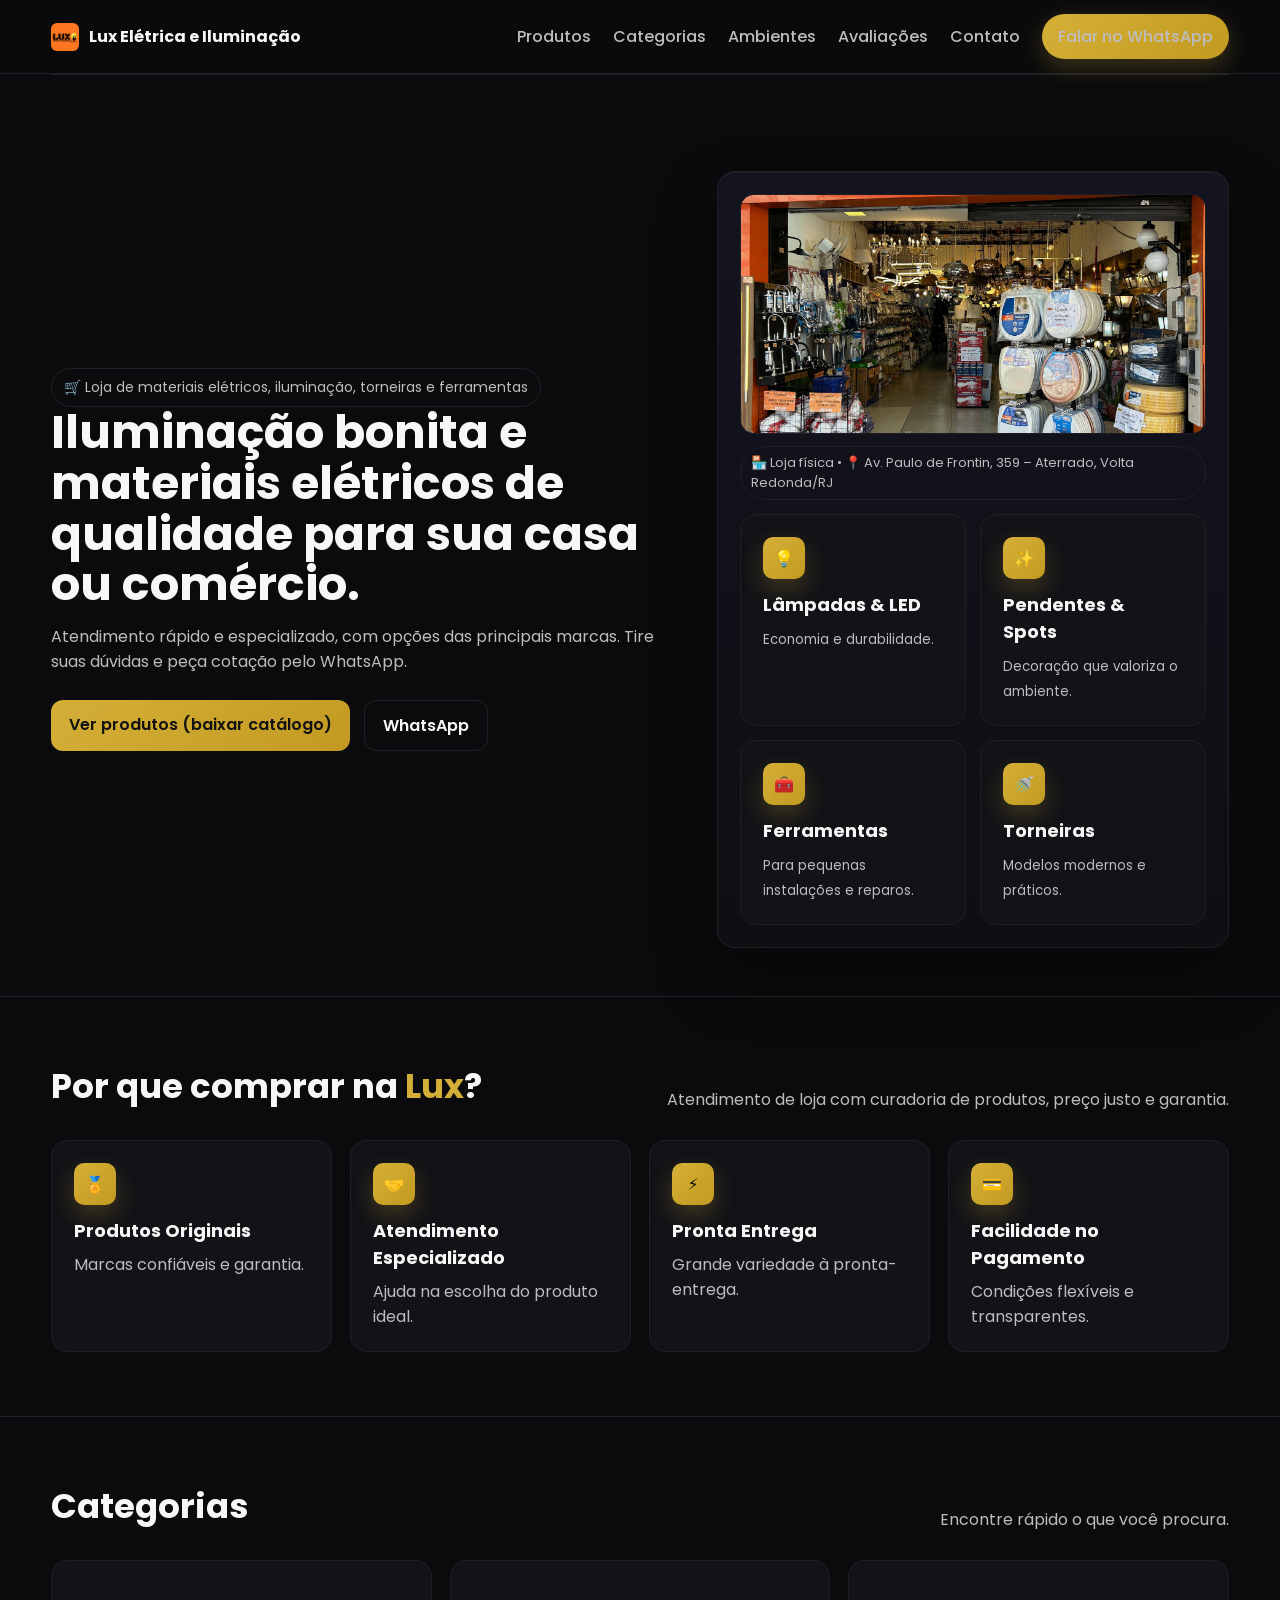
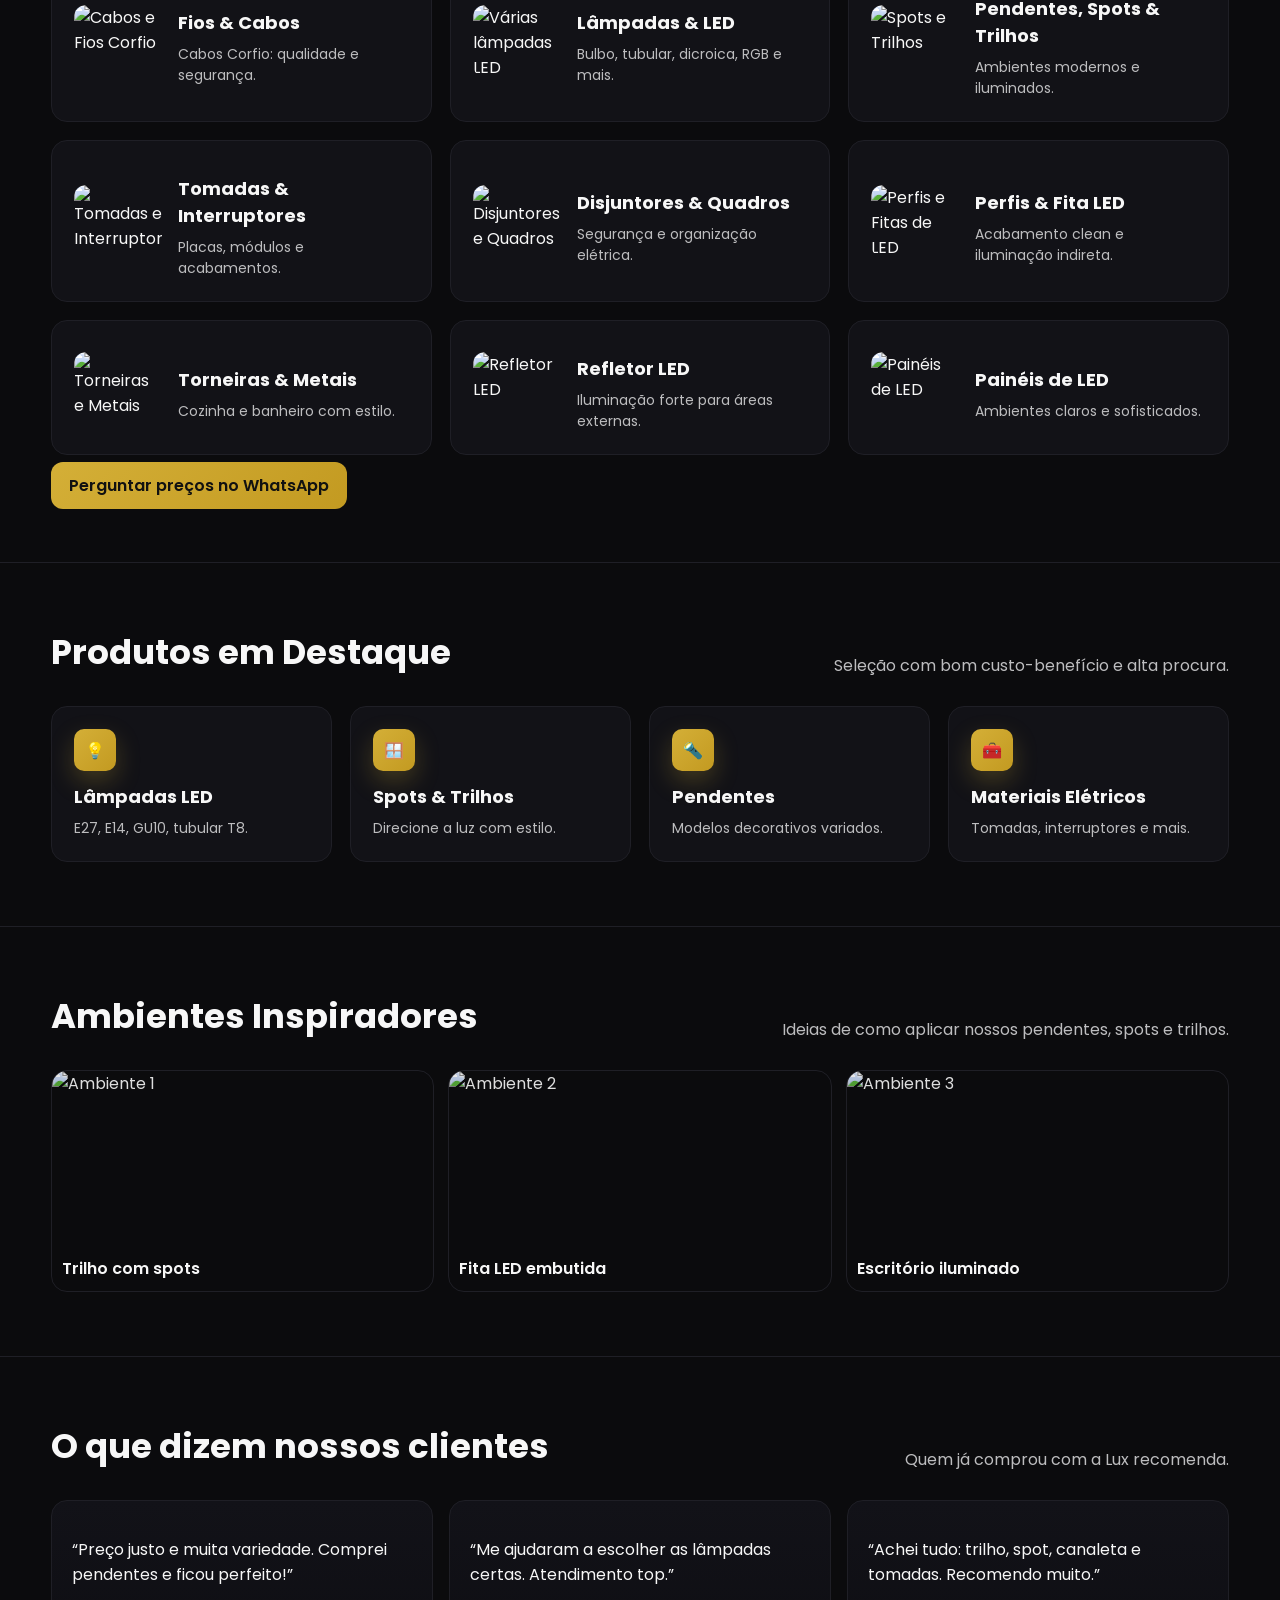
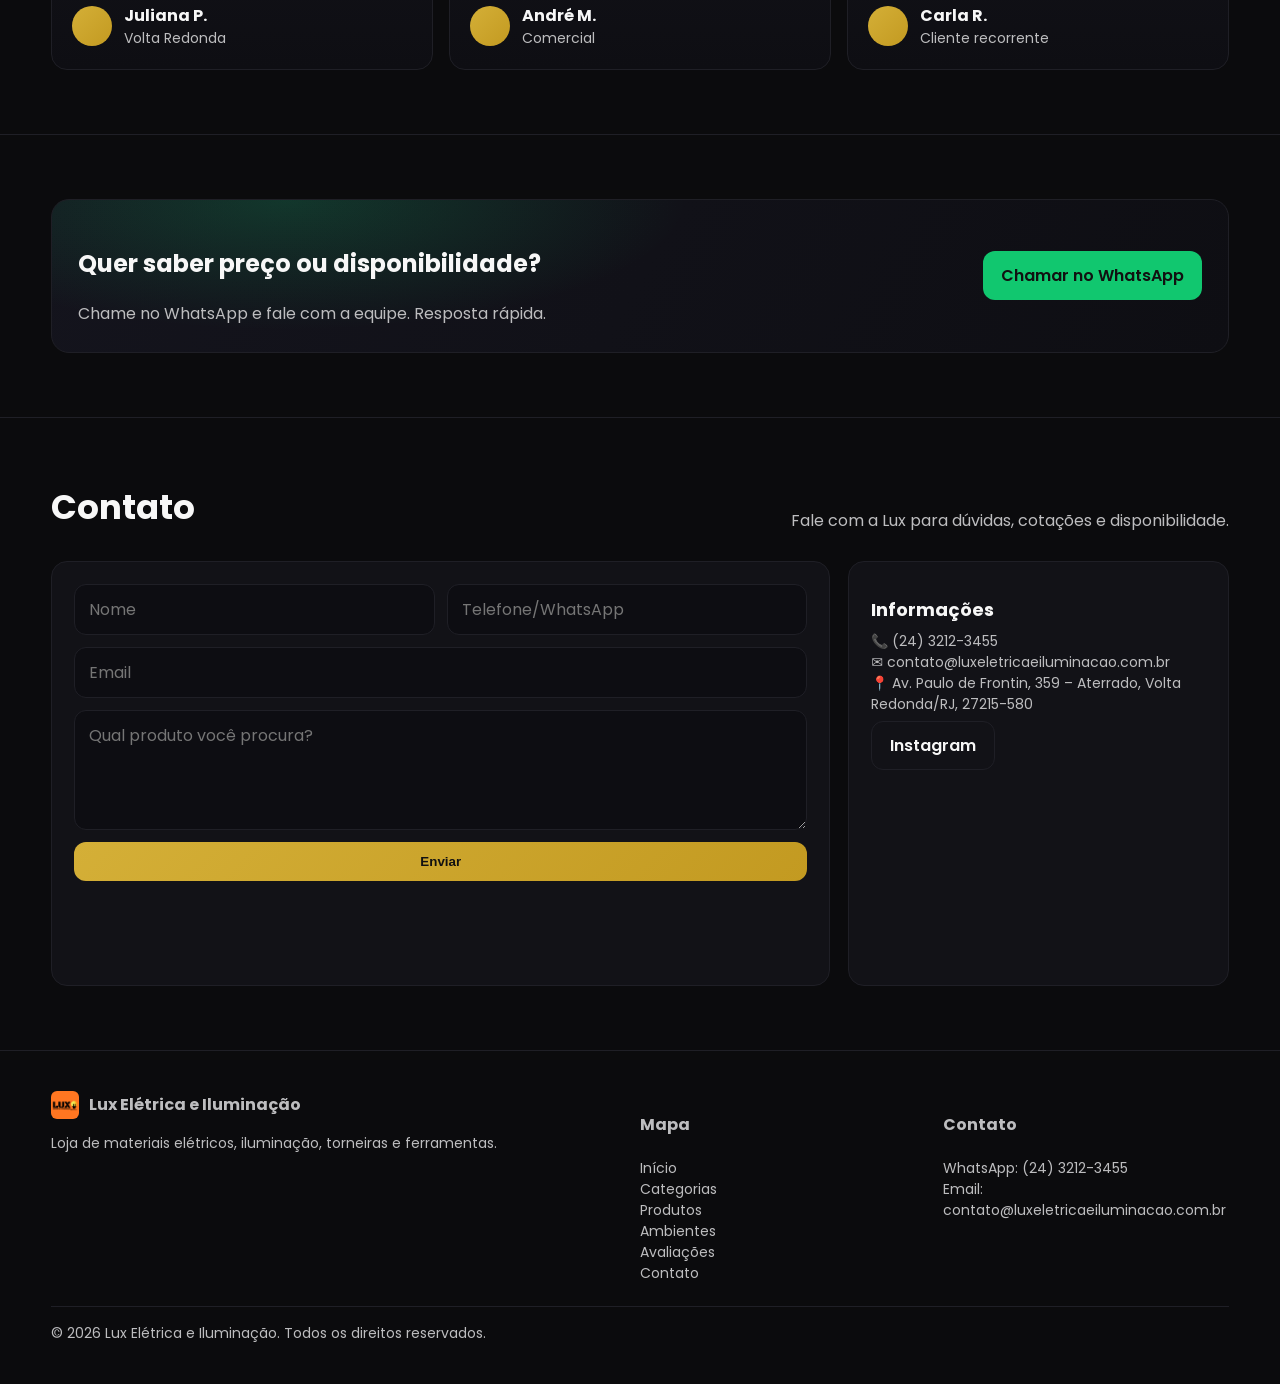
==== catalogo.html @ d10a6889 "Inicio" ====
<!DOCTYPE html>
<html lang="pt-BR">
<head>
  <meta charset="UTF-8" />
  <meta name="viewport" content="width=device-width, initial-scale=1" />
  <title>Lux Elétrica e Iluminação</title>
  <meta name="description" content="Loja de materiais elétricos, iluminação, torneiras e ferramentas. Atendimento especializado e rápido pelo WhatsApp." />
  <link rel="preconnect" href="https://fonts.googleapis.com">
  <link rel="preconnect" href="https://fonts.gstatic.com" crossorigin>
  <link href="https://fonts.googleapis.com/css2?family=Poppins:wght@300;400;500;600;700&display=swap" rel="stylesheet">
  <style>
    :root{
      --bg:#0b0b0d; --text:#f7f7f7; --muted:#bdbdbf; --gold:#d4af37; --gold-2:#c39a21;
      --card:#121217; --stroke:#1f1f26; --accent:#11c76f;
    }
    *{box-sizing:border-box} html{scroll-behavior:smooth}
    body{margin:0;font-family:Poppins,system-ui,-apple-system,Segoe UI,Roboto,Arial;color:var(--text);
      background:radial-gradient(1200px 600px at 80% -20%, rgba(212,175,55,.15), transparent 50%), var(--bg);}
    a{color:inherit;text-decoration:none} img{max-width:100%;display:block}
    .container{width:min(1200px,92%);margin-inline:auto}

    /* HEADER */
    header{position:sticky;top:0;z-index:50;backdrop-filter:saturate(180%) blur(10px);
      background:rgba(11,11,13,.75);border-bottom:1px solid var(--stroke)}
    .nav{display:flex;align-items:center;justify-content:space-between;gap:16px;padding:14px 0}
    .brand{display:flex;align-items:center;gap:10px;font-weight:700}
    .logo-img{height:28px;width:auto;border-radius:6px;display:block}
    .menu{display:flex;gap:22px;align-items:center}
    .menu a{font-weight:500;color:var(--muted)} .menu a:hover{color:var(--text)}
    .cta{padding:10px 16px;border-radius:999px;background:linear-gradient(135deg,var(--gold),var(--gold-2));color:#111;font-weight:700;box-shadow:0 8px 24px rgba(212,175,55,.25)}
    .mobile-toggle{display:none;border:1px solid var(--stroke);padding:8px 10px;border-radius:10px}
    @media (max-width:900px){
      .menu{position:fixed;inset:60px 0 auto 0;background:rgba(11,11,13,.98);padding:18px 24px;display:none;flex-direction:column;gap:14px;border-bottom:1px solid var(--stroke)}
      .menu.open{display:flex} .mobile-toggle{display:inline-flex}
    }

    /* HERO */
    .hero{padding:96px 0 48px;display:grid;grid-template-columns:1.1fr .9fr;gap:40px;align-items:center}
    .hero h1{font-size:clamp(28px,4vw,46px);line-height:1.1;margin:0}
    .hero p{color:var(--muted);margin:14px 0 26px}
    .hero .actions{display:flex;gap:14px;flex-wrap:wrap}
    .btn{padding:12px 18px;border-radius:12px;border:1px solid var(--stroke);font-weight:600}
    .btn.primary{border:none;background:linear-gradient(135deg,var(--gold),var(--gold-2));color:#111}
    .tagline{display:inline-flex;gap:8px;align-items:center;padding:8px 12px;border:1px solid var(--stroke);border-radius:999px;color:var(--muted);font-size:14px}
    .hero-card{background:linear-gradient(180deg,#141420,#0e0e13);border:1px solid var(--stroke);border-radius:18px;padding:22px;box-shadow:inset 0 1px 0 rgba(255,255,255,.06),0 30px 60px rgba(0,0,0,.35)}
    .hero-grid{display:grid;grid-template-columns:1fr 1fr;gap:14px;margin-top:14px}
    .hero-card small{color:var(--muted)}
    .chip{display:inline-flex;align-items:center;gap:8px;border:1px solid var(--stroke);border-radius:999px;padding:6px 10px;color:var(--muted);font-size:13px}
    .hero-photo{width:100%;height:240px;object-fit:cover;border-radius:14px;margin-bottom:12px;border:1px solid var(--stroke);filter:brightness(.96)}

    @media (max-width:900px){.hero{grid-template-columns:1fr}}

    /* SECTIONS GENERIC */
    section{padding:64px 0;border-top:1px solid var(--stroke)}
    .section-title{display:flex;align-items:end;justify-content:space-between;gap:16px;margin-bottom:28px}
    .section-title h2{margin:0;font-size:clamp(22px,3vw,34px)} .section-title p{margin:0;color:var(--muted)}
    .grid{display:grid;gap:18px}
    .grid.cols-3{grid-template-columns:repeat(3,1fr)} .grid.cols-4{grid-template-columns:repeat(4,1fr)}
    .card{background:var(--card);border:1px solid var(--stroke);border-radius:16px;padding:22px}
    .icon{height:42px;width:42px;border-radius:10px;background:linear-gradient(135deg,var(--gold),var(--gold-2));display:grid;place-items:center;color:#111;font-weight:900;box-shadow:0 10px 24px rgba(212,175,55,.25)}
    .card h3{margin:12px 0 8px;font-size:18px} .card p{margin:0;color:var(--muted)}
    @media (max-width:900px){.grid.cols-3{grid-template-columns:1fr} .grid.cols-4{grid-template-columns:1fr 1fr}}

    .service-card{display:grid;grid-template-columns:88px 1fr;gap:16px;align-items:center}
    .service-card img{height:72px;width:88px;object-fit:cover;border-radius:12px}

    .projects{display:grid;grid-template-columns:repeat(3,1fr);gap:14px}
    .project{position:relative;border-radius:16px;overflow:hidden;border:1px solid var(--stroke)}
    .project img{height:220px;width:100%;object-fit:cover;filter:brightness(.9)}
    .project .overlay{position:absolute;inset:0;background:linear-gradient(to top,rgba(0,0,0,.6),transparent 60%);opacity:0;transition:.25s}
    .project:hover .overlay{opacity:1}
    .project .caption{position:absolute;left:10px;bottom:10px;font-weight:600}
    @media (max-width:900px){.projects{grid-template-columns:1fr 1fr}}
    @media (max-width:640px){.projects{grid-template-columns:1fr}}

    .testimonials{display:grid;grid-template-columns:repeat(3,1fr);gap:16px}
    .testimonial{padding:20px;border-radius:16px;border:1px solid var(--stroke);background:linear-gradient(180deg,#121218,#0e0e13)}
    .testimonial .who{display:flex;gap:12px;align-items:center;margin-top:12px}
    .avatar{height:40px;width:40px;border-radius:50%;background:linear-gradient(135deg,var(--gold),var(--gold-2))}
    @media (max-width:900px){.testimonials{grid-template-columns:1fr}}

    .cta-block{background:radial-gradient(800px 260px at 20% 0%, rgba(17,199,111,.2), transparent 50%), linear-gradient(120deg,#14141d,#0e0e13);border:1px solid var(--stroke);padding:26px;border-radius:18px;display:grid;grid-template-columns:1fr auto;gap:16px;align-items:center}
    .cta-block p{color:var(--muted);margin:8px 0 0}
    .cta-block .btn{background:var(--accent);color:#111;border:none}
    @media (max-width:900px){.cta-block{grid-template-columns:1fr}}

    form{display:grid;gap:12px}
    input, textarea{background:#0d0d12;border:1px solid var(--stroke);border-radius:12px;padding:12px 14px;color:var(--text);font:inherit}
    textarea{min-height:120px} .hint{color:var(--muted);font-size:14px}

    footer{padding:40px 0;border-top:1px solid var(--stroke);color:var(--muted)}
    .footgrid{display:grid;grid-template-columns:2fr 1fr 1fr;gap:18px}
    .footgrid a{color:var(--muted)} .footgrid a:hover{color:var(--text)}
    .copyright{margin-top:22px;border-top:1px solid var(--stroke);padding-top:16px;font-size:14px}
    @media (max-width:900px){.footgrid{grid-template-columns:1fr}}
    .spacer{height:18px}
  </style>
</head>
<body>
  <!-- HEADER -->
    <header>
    <div class="container nav">
        <a href="#inicio" class="brand" aria-label="Ir para o início">
        <img src="img/logo.png" class="logo-img" alt="Logo Lux Elétrica e Iluminação">
        <span>Lux Elétrica e Iluminação</span>
        </a>
        <button class="mobile-toggle" aria-label="Abrir menu" onclick="document.querySelector('.menu').classList.toggle('open')">☰</button>
        <nav class="menu" aria-label="principal">
        <!-- Agora o link Produtos baixa o PDF -->
        <a href="img/catalogo.pdf" download>Produtos</a>
        <a href="#servicos">Categorias</a>
        <a href="#projetos">Ambientes</a>
        <a href="#depoimentos">Avaliações</a>
        <a href="#contato">Contato</a>
        <a class="cta" href="https://wa.me/552432123455?text=Olá%20Lux!%20Quero%20saber%20sobre%20um%20produto." target="_blank" rel="noopener">Falar no WhatsApp</a>
        </nav>
    </div>
    </header>

    <!-- HERO -->
    <section id="inicio" class="container hero">
    <div>
        <span class="tagline">🛒 Loja de materiais elétricos, iluminação, torneiras e ferramentas</span>
        <h1>Iluminação bonita e materiais elétricos de qualidade para sua casa ou comércio.</h1>
        <p>Atendimento rápido e especializado, com opções das principais marcas. Tire suas dúvidas e peça cotação pelo WhatsApp.</p>
        <div class="actions">
        <!-- Botão também baixa o PDF -->
        <a class="btn primary" href="img/catalogo.pdf" download>Ver produtos (baixar catálogo)</a>
        <a class="btn" href="https://wa.me/552432123455?text=Olá%20Lux!%20Quero%20ajuda%20para%20escolher%20um%20produto." target="_blank" rel="noopener">WhatsApp</a>
        </div>
    </div>
    <div>
        <div class="hero-card">
        <!-- Foto da frente da loja -->
        <img src="img/loja.jpg" class="hero-photo" alt="Fachada da Lux Elétrica e Iluminação">
        <div class="chip">🏪 Loja física • 📍 Av. Paulo de Frontin, 359 – Aterrado, Volta Redonda/RJ</div>
        <div class="hero-grid">
            <div class="card"><div class="icon">💡</div><h3>Lâmpadas & LED</h3><small>Economia e durabilidade.</small></div>
            <div class="card"><div class="icon">✨</div><h3>Pendentes & Spots</h3><small>Decoração que valoriza o ambiente.</small></div>
            <div class="card"><div class="icon">🧰</div><h3>Ferramentas</h3><small>Para pequenas instalações e reparos.</small></div>
            <div class="card"><div class="icon">🚿</div><h3>Torneiras</h3><small>Modelos modernos e práticos.</small></div>
        </div>
        </div>
    </div>
    </section>


  <!-- BENEFÍCIOS -->
  <section>
    <div class="container">
      <div class="section-title">
        <h2>Por que comprar na <span style="color:var(--gold)">Lux</span>?</h2>
        <p>Atendimento de loja com curadoria de produtos, preço justo e garantia.</p>
      </div>
      <div class="grid cols-4">
        <div class="card"><div class="icon">🏅</div><h3>Produtos Originais</h3><p>Marcas confiáveis e garantia.</p></div>
        <div class="card"><div class="icon">🤝</div><h3>Atendimento Especializado</h3><p>Ajuda na escolha do produto ideal.</p></div>
        <div class="card"><div class="icon">⚡</div><h3>Pronta Entrega</h3><p>Grande variedade à pronta-entrega.</p></div>
        <div class="card"><div class="icon">💳</div><h3>Facilidade no Pagamento</h3><p>Condições flexíveis e transparentes.</p></div>
      </div>
    </div>
  </section>

  <!-- CATEGORIAS -->
  <section id="servicos">
    <div class="container">
      <div class="section-title">
        <h2>Categorias</h2>
        <p>Encontre rápido o que você procura.</p>
      </div>
      <div class="grid cols-3">
        <div class="card service-card">
          <img src="https://cdn.awsli.com.br/500x500/1277/1277737/produto/50010740/d_nq_np_686589-m-gcq16jlgnn.jpg" alt="Cabos e Fios Corfio">
          <div><h3>Fios & Cabos</h3><p class="hint">Cabos Corfio: qualidade e segurança.</p></div>
        </div>
        <div class="card service-card">
          <img src="https://images.unsplash.com/photo-1582719508461-905c673771fd?q=80&w=1200&auto=format&fit=crop" alt="Várias lâmpadas LED">
          <div><h3>Lâmpadas & LED</h3><p class="hint">Bulbo, tubular, dicroica, RGB e mais.</p></div>
        </div>
        <div class="card service-card">
          <img src="https://images.unsplash.com/photo-1505693416388-ac5ce068fe85?q=80&w=1200&auto=format&fit=crop" alt="Spots e Trilhos">
          <div><h3>Pendentes, Spots & Trilhos</h3><p class="hint">Ambientes modernos e iluminados.</p></div>
        </div>
        <div class="card service-card">
          <img src="https://images.unsplash.com/photo-1596524430615-b46475ddff6e?q=80&w=1200&auto=format&fit=crop" alt="Tomadas e Interruptores">
          <div><h3>Tomadas & Interruptores</h3><p class="hint">Placas, módulos e acabamentos.</p></div>
        </div>
        <div class="card service-card">
          <img src="https://images.unsplash.com/photo-1582719478250-c89cae4dc85b?q=80&w=1200&auto=format&fit=crop" alt="Disjuntores e Quadros">
          <div><h3>Disjuntores & Quadros</h3><p class="hint">Segurança e organização elétrica.</p></div>
        </div>
        <div class="card service-card">
          <img src="https://images.unsplash.com/photo-1622015663319-44fcbb40f19a?q=80&w=1200&auto=format&fit=crop" alt="Perfis e Fitas de LED">
          <div><h3>Perfis & Fita LED</h3><p class="hint">Acabamento clean e iluminação indireta.</p></div>
        </div>
        <div class="card service-card">
          <img src="https://images.unsplash.com/photo-1616628182504-6b08c3d1a59d?q=80&w=1200&auto=format&fit=crop" alt="Torneiras e Metais">
          <div><h3>Torneiras & Metais</h3><p class="hint">Cozinha e banheiro com estilo.</p></div>
        </div>
        <div class="card service-card">
          <img src="https://images.unsplash.com/photo-1616628182529-bf9bb2a3c53e?q=80&w=1200&auto=format&fit=crop" alt="Refletor LED">
          <div><h3>Refletor LED</h3><p class="hint">Iluminação forte para áreas externas.</p></div>
        </div>
        <div class="card service-card">
          <img src="https://images.unsplash.com/photo-1582719508461-905c673771fd?q=80&w=1200&auto=format&fit=crop" alt="Painéis de LED">
          <div><h3>Painéis de LED</h3><p class="hint">Ambientes claros e sofisticados.</p></div>
        </div>
      </div>
      <div class="spacer"></div>
      <a class="btn primary" href="https://wa.me/552432123455?text=Olá%20Lux!%20Quero%20preços%20dessas%20categorias." target="_blank" rel="noopener">Perguntar preços no WhatsApp</a>
    </div>
  </section>

  <!-- PRODUTOS EM DESTAQUE -->
  <section id="produtos">
    <div class="container">
      <div class="section-title">
        <h2>Produtos em Destaque</h2>
        <p>Seleção com bom custo-benefício e alta procura.</p>
      </div>
      <div class="grid cols-4">
        <div class="card"><div class="icon">💡</div><h3>Lâmpadas LED</h3><p class="hint">E27, E14, GU10, tubular T8.</p></div>
        <div class="card"><div class="icon">🪟</div><h3>Spots & Trilhos</h3><p class="hint">Direcione a luz com estilo.</p></div>
        <div class="card"><div class="icon">🔦</div><h3>Pendentes</h3><p class="hint">Modelos decorativos variados.</p></div>
        <div class="card"><div class="icon">🧰</div><h3>Materiais Elétricos</h3><p class="hint">Tomadas, interruptores e mais.</p></div>
      </div>
    </div>
  </section>

  <!-- AMBIENTES -->
  <section id="projetos">
    <div class="container">
      <div class="section-title">
        <h2>Ambientes Inspiradores</h2>
        <p>Ideias de como aplicar nossos pendentes, spots e trilhos.</p>
      </div>
      <div class="projects">
        <div class="project"><img src="https://images.unsplash.com/photo-1497366216548-37526070297c?q=80&w=1200&auto=format&fit=crop" alt="Ambiente 1"><div class="overlay"></div><div class="caption">Trilho com spots</div></div>
        <div class="project"><img src="https://images.unsplash.com/photo-1505693416388-ac5ce068fe85?q=80&w=1200&auto=format&fit=crop" alt="Ambiente 2"><div class="overlay"></div><div class="caption">Fita LED embutida</div></div>
        <div class="project"><img src="https://images.unsplash.com/photo-1560092056-0c61f9d2f4ec?q=80&w=1200&auto=format&fit=crop" alt="Ambiente 3"><div class="overlay"></div><div class="caption">Escritório iluminado</div></div>
      </div>
    </div>
  </section>

  <!-- DEPOIMENTOS -->
  <section id="depoimentos">
    <div class="container">
      <div class="section-title">
        <h2>O que dizem nossos clientes</h2>
        <p>Quem já comprou com a Lux recomenda.</p>
      </div>
      <div class="testimonials">
        <div class="testimonial">
          <p>“Preço justo e muita variedade. Comprei pendentes e ficou perfeito!”</p>
          <div class="who"><div class="avatar"></div><div><strong>Juliana P.</strong><div class="hint">Volta Redonda</div></div></div>
        </div>
        <div class="testimonial">
          <p>“Me ajudaram a escolher as lâmpadas certas. Atendimento top.”</p>
          <div class="who"><div class="avatar"></div><div><strong>André M.</strong><div class="hint">Comercial</div></div></div>
        </div>
        <div class="testimonial">
          <p>“Achei tudo: trilho, spot, canaleta e tomadas. Recomendo muito.”</p>
          <div class="who"><div class="avatar"></div><div><strong>Carla R.</strong><div class="hint">Cliente recorrente</div></div></div>
        </div>
      </div>
    </div>
  </section>

  <!-- CTA -->
  <section>
    <div class="container">
      <div class="cta-block">
        <div>
          <h2>Quer saber preço ou disponibilidade?</h2>
          <p>Chame no WhatsApp e fale com a equipe. Resposta rápida.</p>
        </div>
        <a class="btn" href="https://wa.me/552432123455?text=Olá%20Lux!%20Quero%20saber%20o%20preço%20de..." target="_blank" rel="noopener">Chamar no WhatsApp</a>
      </div>
    </div>
  </section>

  <!-- CONTATO -->
  <section id="contato">
    <div class="container">
      <div class="section-title">
        <h2>Contato</h2>
        <p>Fale com a Lux para dúvidas, cotações e disponibilidade.</p>
      </div>
      <div class="grid cols-3">
        <div class="card" style="grid-column:span 2;">
          <form onsubmit="event.preventDefault(); alert('Mensagem enviada! Em breve retornaremos.'); this.reset();">
            <div class="grid" style="grid-template-columns:1fr 1fr; gap:12px;">
              <input required placeholder="Nome" />
              <input required type="tel" placeholder="Telefone/WhatsApp" />
            </div>
            <input required type="email" placeholder="Email" />
            <textarea required placeholder="Qual produto você procura?"></textarea>
            <button class="btn primary" type="submit">Enviar</button>
          </form>
        </div>
        <div class="card">
          <h3>Informações</h3>
          <p class="hint">
            📞 (24) 3212-3455<br>
            ✉️ contato@luxeletricaeiluminacao.com.br<br>
            📍 Av. Paulo de Frontin, 359 – Aterrado, Volta Redonda/RJ, 27215-580
          </p>
          <div class="spacer"></div>
          <a class="btn" href="https://www.instagram.com/luxeletricaeiluminacao/" target="_blank" rel="noopener">Instagram</a>
          <div class="spacer"></div>
          <iframe title="Mapa" style="border:0;width:100%;height:180px;border-radius:12px" loading="lazy" allowfullscreen src="https://www.google.com/maps/embed?pb=!1m18!1m12!1m3!1d0!2d-44.104!3d-22.512!2m3!1f0!2f0!3f0!3m2!1i1024!2i768!4f13.1!5e0!3m2!1spt-BR!2sBR!4v0000000000"></iframe>
        </div>
      </div>
    </div>
  </section>

  <!-- FOOTER -->
  <footer>
    <div class="container">
      <div class="footgrid">
        <div>
          <div class="brand">
            <img src="img/logo.png" class="logo-img" alt="Logo Lux">
            <span>Lux Elétrica e Iluminação</span>
          </div>
          <p class="hint">Loja de materiais elétricos, iluminação, torneiras e ferramentas.</p>
        </div>
        <div>
          <h4>Mapa</h4>
          <div class="hint"><a href="#inicio">Início</a><br><a href="#servicos">Categorias</a><br><a href="#produtos">Produtos</a><br><a href="#projetos">Ambientes</a><br><a href="#depoimentos">Avaliações</a><br><a href="#contato">Contato</a></div>
        </div>
        <div>
          <h4>Contato</h4>
          <div class="hint">WhatsApp: (24) 3212-3455<br>Email: contato@luxeletricaeiluminacao.com.br</div>
        </div>
      </div>
      <div class="copyright">© <span id="year"></span> Lux Elétrica e Iluminação. Todos os direitos reservados.</div>
    </div>
  </footer>

  <script>
    document.getElementById('year').textContent = new Date().getFullYear();
    document.querySelectorAll('.menu a').forEach(a=>a.addEventListener('click',()=>document.querySelector('.menu').classList.remove('open')));
  </script>
</body>
</html>
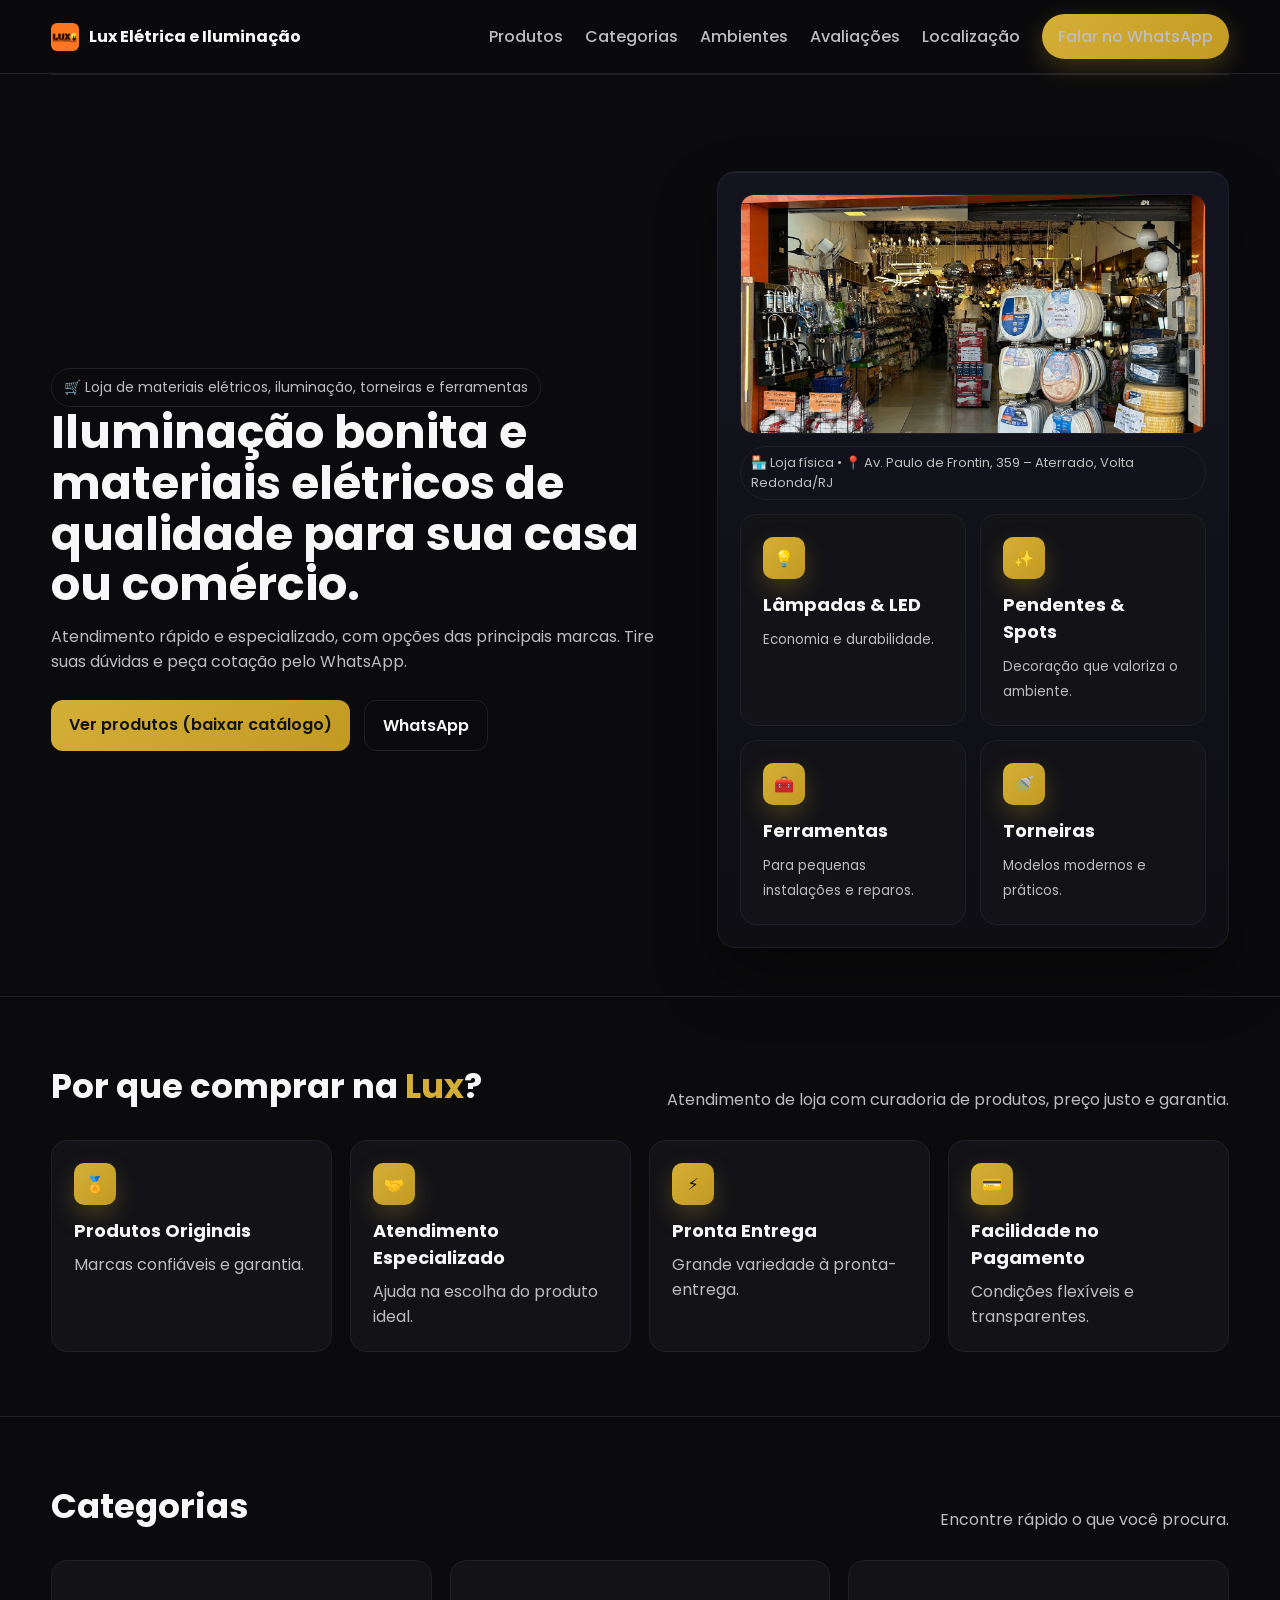
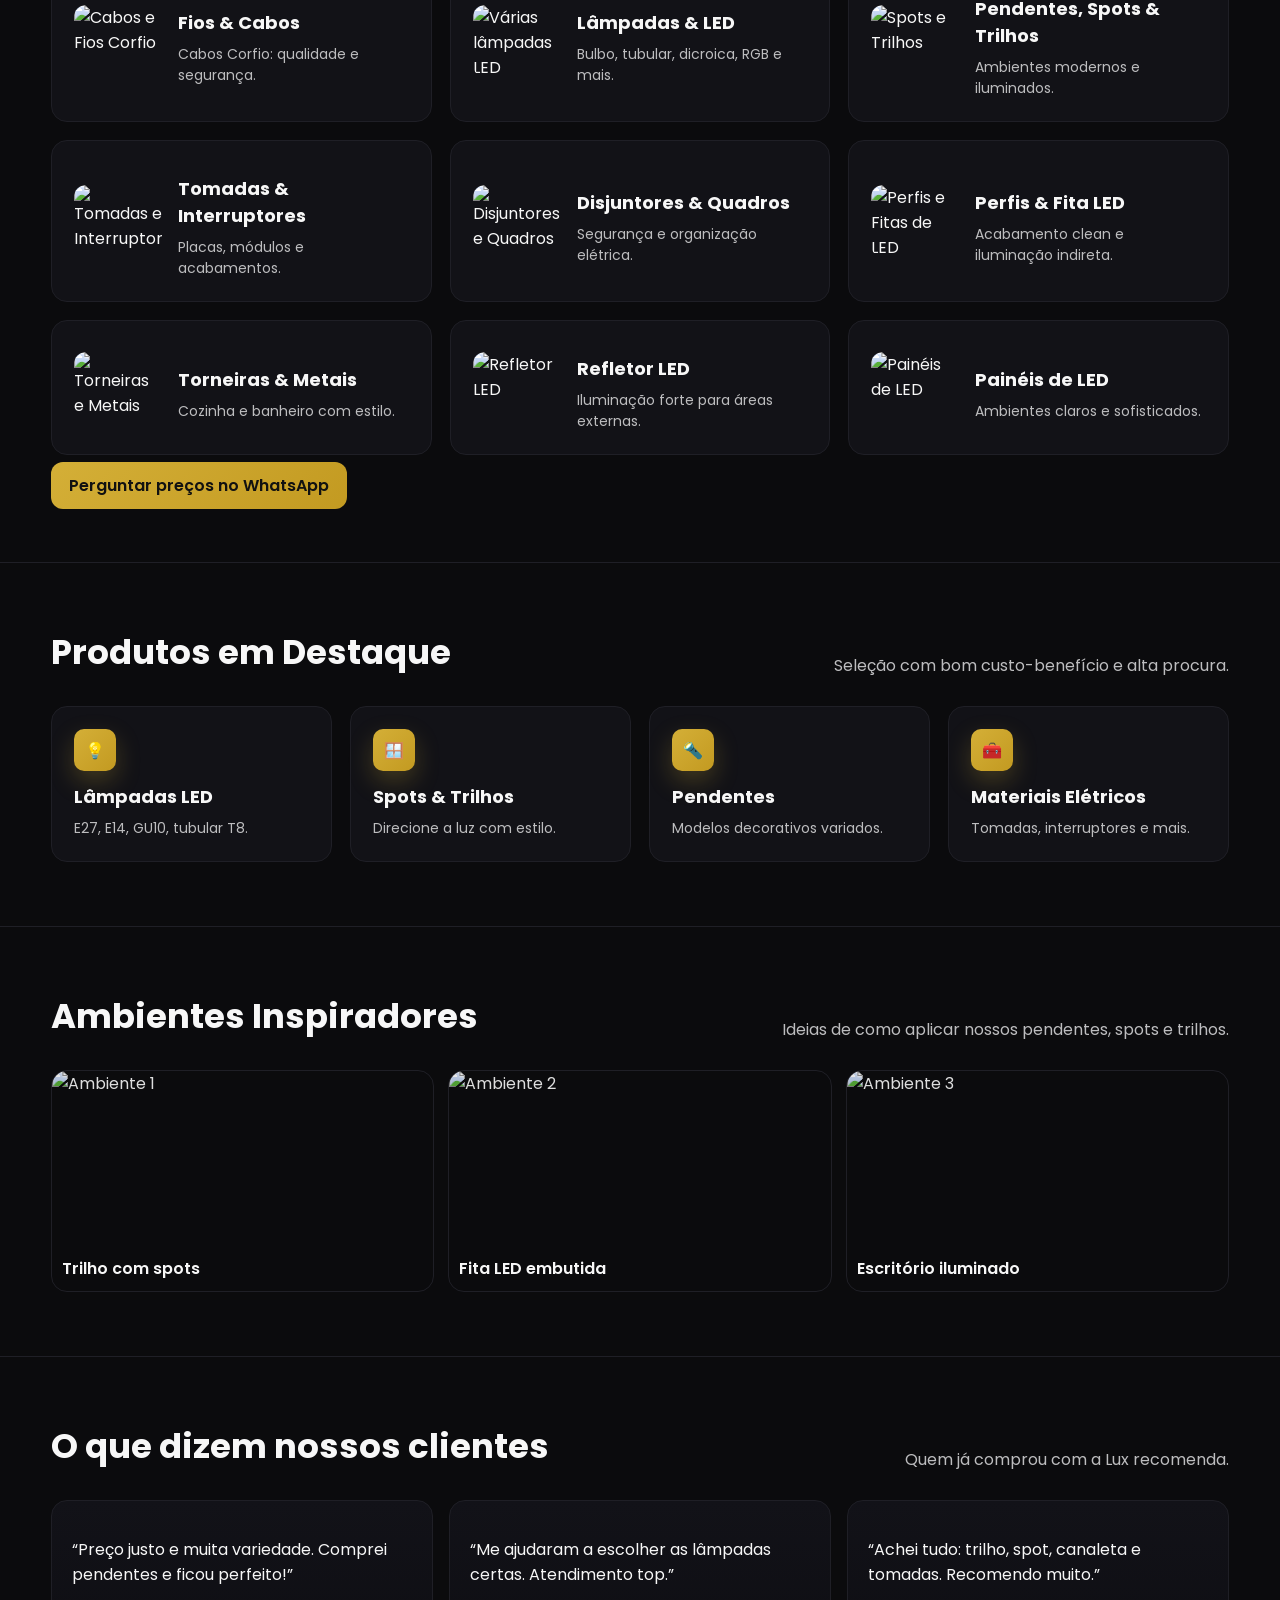
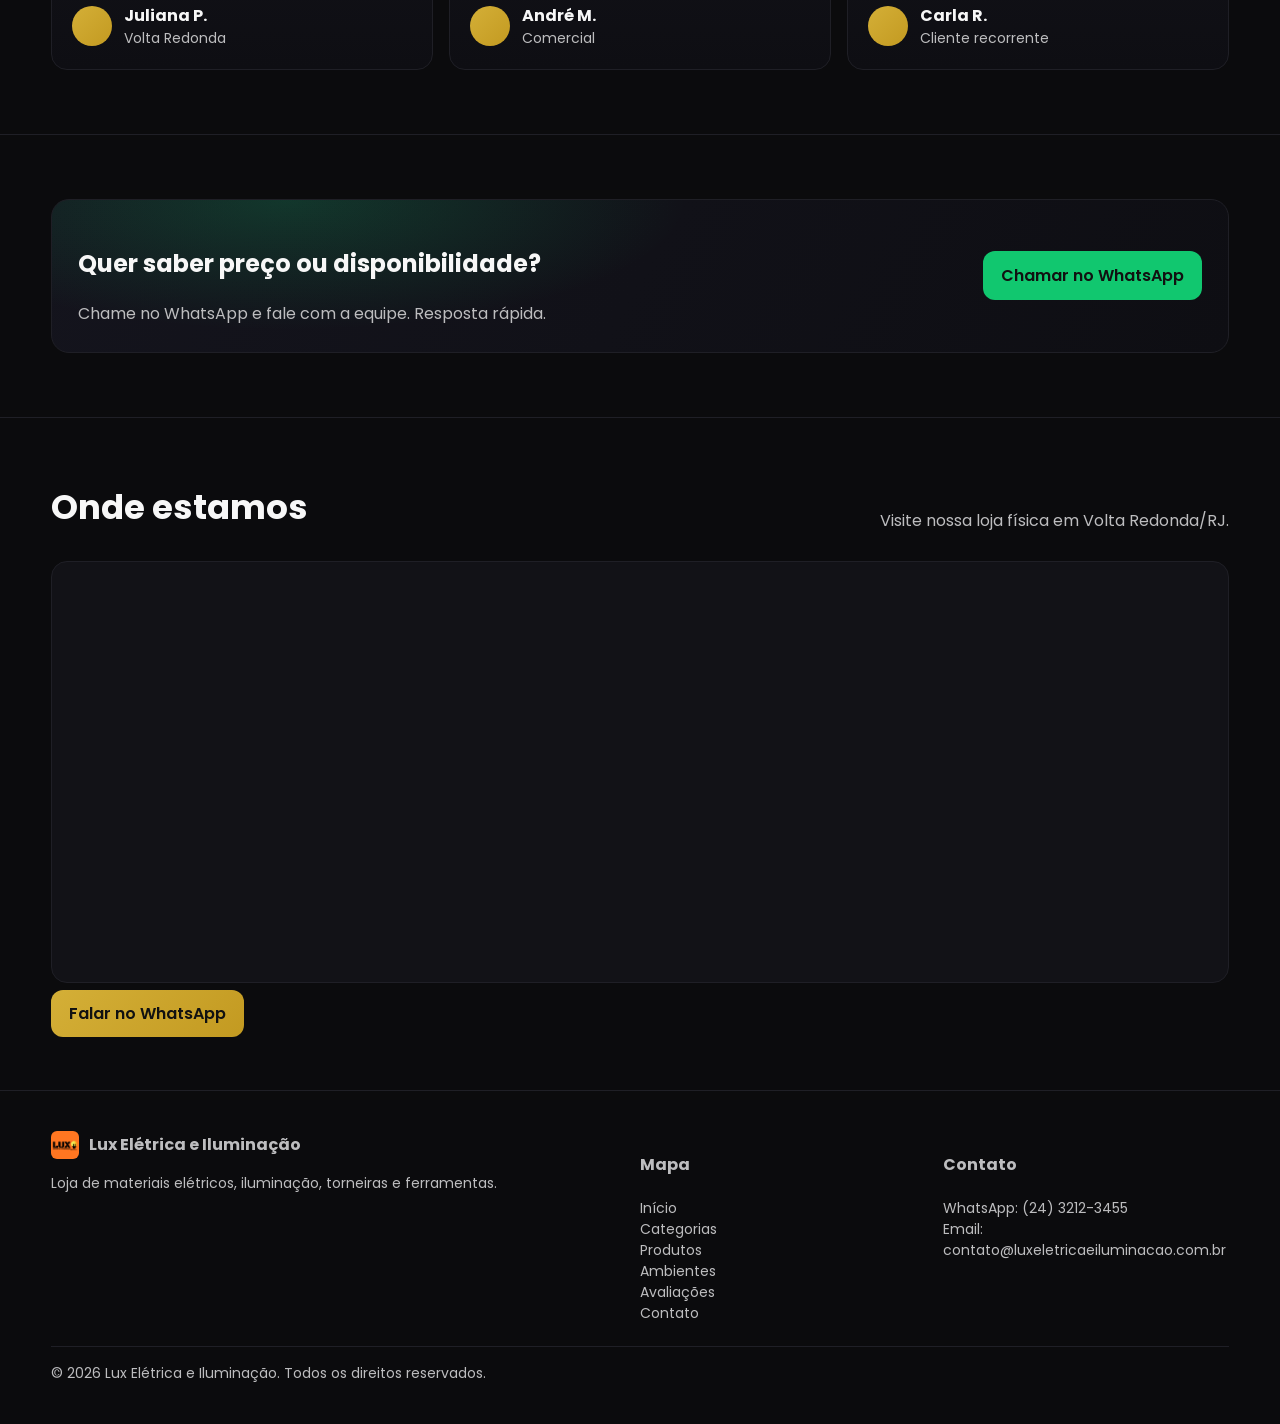
==== commit 6a432baa: "update" ====
--- a/catalogo.html
+++ b/catalogo.html
@@ -98,52 +98,51 @@
 </head>
 <body>
   <!-- HEADER -->
-    <header>
+  <header>
     <div class="container nav">
-        <a href="#inicio" class="brand" aria-label="Ir para o início">
+      <a href="#inicio" class="brand" aria-label="Ir para o início">
         <img src="img/logo.png" class="logo-img" alt="Logo Lux Elétrica e Iluminação">
         <span>Lux Elétrica e Iluminação</span>
-        </a>
-        <button class="mobile-toggle" aria-label="Abrir menu" onclick="document.querySelector('.menu').classList.toggle('open')">☰</button>
-        <nav class="menu" aria-label="principal">
+      </a>
+      <button class="mobile-toggle" aria-label="Abrir menu" onclick="document.querySelector('.menu').classList.toggle('open')">☰</button>
+      <nav class="menu" aria-label="principal">
         <!-- Agora o link Produtos baixa o PDF -->
         <a href="img/catalogo.pdf" download>Produtos</a>
         <a href="#servicos">Categorias</a>
         <a href="#projetos">Ambientes</a>
         <a href="#depoimentos">Avaliações</a>
-        <a href="#contato">Contato</a>
+        <a href="#contato">Localização</a>
         <a class="cta" href="https://wa.me/552432123455?text=Olá%20Lux!%20Quero%20saber%20sobre%20um%20produto." target="_blank" rel="noopener">Falar no WhatsApp</a>
-        </nav>
-    </div>
-    </header>
-
-    <!-- HERO -->
-    <section id="inicio" class="container hero">
+      </nav>
+    </div>
+  </header>
+
+  <!-- HERO -->
+  <section id="inicio" class="container hero">
     <div>
-        <span class="tagline">🛒 Loja de materiais elétricos, iluminação, torneiras e ferramentas</span>
-        <h1>Iluminação bonita e materiais elétricos de qualidade para sua casa ou comércio.</h1>
-        <p>Atendimento rápido e especializado, com opções das principais marcas. Tire suas dúvidas e peça cotação pelo WhatsApp.</p>
-        <div class="actions">
+      <span class="tagline">🛒 Loja de materiais elétricos, iluminação, torneiras e ferramentas</span>
+      <h1>Iluminação bonita e materiais elétricos de qualidade para sua casa ou comércio.</h1>
+      <p>Atendimento rápido e especializado, com opções das principais marcas. Tire suas dúvidas e peça cotação pelo WhatsApp.</p>
+      <div class="actions">
         <!-- Botão também baixa o PDF -->
         <a class="btn primary" href="img/catalogo.pdf" download>Ver produtos (baixar catálogo)</a>
         <a class="btn" href="https://wa.me/552432123455?text=Olá%20Lux!%20Quero%20ajuda%20para%20escolher%20um%20produto." target="_blank" rel="noopener">WhatsApp</a>
-        </div>
+      </div>
     </div>
     <div>
-        <div class="hero-card">
+      <div class="hero-card">
         <!-- Foto da frente da loja -->
         <img src="img/loja.jpg" class="hero-photo" alt="Fachada da Lux Elétrica e Iluminação">
         <div class="chip">🏪 Loja física • 📍 Av. Paulo de Frontin, 359 – Aterrado, Volta Redonda/RJ</div>
         <div class="hero-grid">
-            <div class="card"><div class="icon">💡</div><h3>Lâmpadas & LED</h3><small>Economia e durabilidade.</small></div>
-            <div class="card"><div class="icon">✨</div><h3>Pendentes & Spots</h3><small>Decoração que valoriza o ambiente.</small></div>
-            <div class="card"><div class="icon">🧰</div><h3>Ferramentas</h3><small>Para pequenas instalações e reparos.</small></div>
-            <div class="card"><div class="icon">🚿</div><h3>Torneiras</h3><small>Modelos modernos e práticos.</small></div>
-        </div>
-        </div>
-    </div>
-    </section>
-
+          <div class="card"><div class="icon">💡</div><h3>Lâmpadas & LED</h3><small>Economia e durabilidade.</small></div>
+          <div class="card"><div class="icon">✨</div><h3>Pendentes & Spots</h3><small>Decoração que valoriza o ambiente.</small></div>
+          <div class="card"><div class="icon">🧰</div><h3>Ferramentas</h3><small>Para pequenas instalações e reparos.</small></div>
+          <div class="card"><div class="icon">🚿</div><h3>Torneiras</h3><small>Modelos modernos e práticos.</small></div>
+        </div>
+      </div>
+    </div>
+  </section>
 
   <!-- BENEFÍCIOS -->
   <section>
@@ -278,41 +277,25 @@
       </div>
     </div>
   </section>
-
-  <!-- CONTATO -->
+  <!-- CONTATO (apenas mapa) -->
   <section id="contato">
     <div class="container">
       <div class="section-title">
-        <h2>Contato</h2>
-        <p>Fale com a Lux para dúvidas, cotações e disponibilidade.</p>
-      </div>
-      <div class="grid cols-3">
-        <div class="card" style="grid-column:span 2;">
-          <form onsubmit="event.preventDefault(); alert('Mensagem enviada! Em breve retornaremos.'); this.reset();">
-            <div class="grid" style="grid-template-columns:1fr 1fr; gap:12px;">
-              <input required placeholder="Nome" />
-              <input required type="tel" placeholder="Telefone/WhatsApp" />
-            </div>
-            <input required type="email" placeholder="Email" />
-            <textarea required placeholder="Qual produto você procura?"></textarea>
-            <button class="btn primary" type="submit">Enviar</button>
-          </form>
-        </div>
-        <div class="card">
-          <h3>Informações</h3>
-          <p class="hint">
-            📞 (24) 3212-3455<br>
-            ✉️ contato@luxeletricaeiluminacao.com.br<br>
-            📍 Av. Paulo de Frontin, 359 – Aterrado, Volta Redonda/RJ, 27215-580
-          </p>
-          <div class="spacer"></div>
-          <a class="btn" href="https://www.instagram.com/luxeletricaeiluminacao/" target="_blank" rel="noopener">Instagram</a>
-          <div class="spacer"></div>
-          <iframe title="Mapa" style="border:0;width:100%;height:180px;border-radius:12px" loading="lazy" allowfullscreen src="https://www.google.com/maps/embed?pb=!1m18!1m12!1m3!1d0!2d-44.104!3d-22.512!2m3!1f0!2f0!3f0!3m2!1i1024!2i768!4f13.1!5e0!3m2!1spt-BR!2sBR!4v0000000000"></iframe>
-        </div>
-      </div>
-    </div>
-  </section>
+        <h2>Onde estamos</h2>
+        <p>Visite nossa loja física em Volta Redonda/RJ.</p>
+      </div>
+      <div class="card" style="padding:0; overflow:hidden; border-radius:16px; border:1px solid var(--stroke)">
+        <iframe title="Mapa da Lux Elétrica e Iluminação"
+          style="border:0;width:100%;height:420px;display:block"
+          loading="lazy" allowfullscreen
+          src="https://www.google.com/maps/embed?pb=!1m18!1m12!1m3!1d3676.301077646628!2d-44.09638872475549!3d-22.50880018520925!2m3!1f0!2f0!3f0!3m2!1i1024!2i768!4f13.1!3m3!1m2!1s0x9ea313d9bf1903%3A0xce951c15e3cbb082!2sLUX%20EL%C3%89TRICA%20%26%20ILUMINA%C3%87%C3%83O!5e0!3m2!1spt-BR!2sbr!4v1724098220000!5m2!1spt-BR!2sbr">
+        </iframe>
+      </div>
+      <div class="spacer"></div>
+      <a class="btn primary" href="https://wa.me/552432123455?text=Olá%20Lux!%20Quero%20saber%20sobre%20um%20produto." target="_blank" rel="noopener">Falar no WhatsApp</a>
+    </div>
+  </section>
+
 
   <!-- FOOTER -->
   <footer>
@@ -345,3 +328,8 @@
 </body>
 </html>
 
+
+
+<!-- 
+https://www.canva.com/design/DAGwoAw8GS8/BctmGFdvA_5pXKc_PsEbDw/edit?utm_content=DAGwoAw8GS8&utm_campaign=designshare&utm_medium=link2&utm_source=sharebutton -->
+
